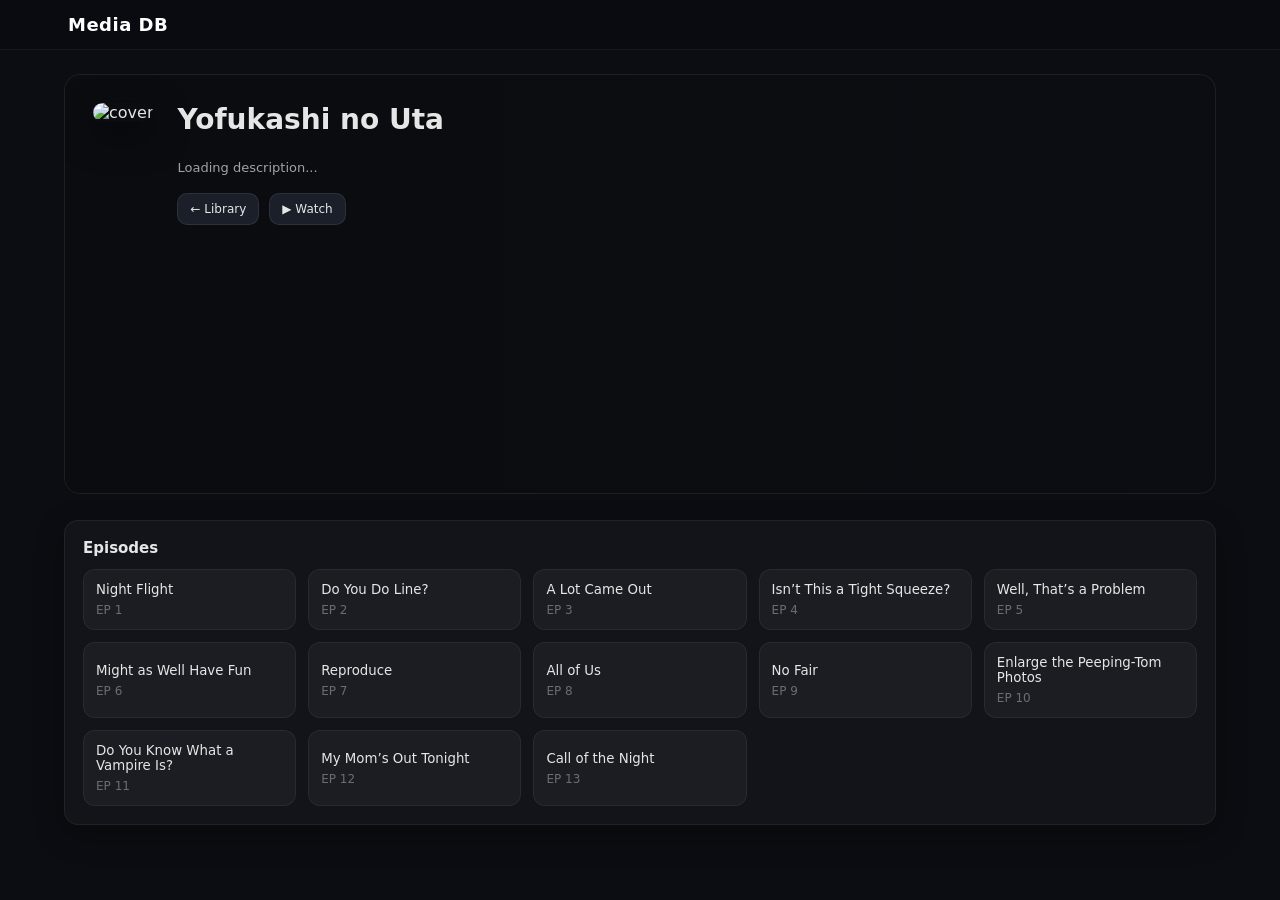
==== season1.html @ 4a089e62 "mobile fix ui and better responsive" ====
<!DOCTYPE html>
<html lang="en">
<head>
    <meta charset="UTF-8">
    <meta name="viewport" content="width=device-width, initial-scale=1.0">
    <title>Season Overview</title>
    <link rel="stylesheet" href="css/styles.css">
</head>
<body>

<header class="site-header">
    <div class="container">
        <a class="logo" href="index.html">Media DB</a>
        <nav class="top-nav"></nav>
    </div>
</header>

<main class="content">

    <!-- HERO -->
    <section class="anime-hero">
        <div class="anime-backdrop">
            <img id="animeBanner" src="" alt="banner">
        </div>

        <div class="anime-hero-inner">

            <div class="anime-poster">
                <img id="animeCover" src="" alt="cover">
            </div>

            <div class="anime-info">
                <h1 id="animeTitle">Loading...</h1>

                <div class="anime-meta" id="animeMeta"></div>

                <div class="anime-genres" id="animeGenres"></div>

                <p id="animeDescription">Loading description...</p>

                <div class="anime-actions">
                    <a href="index.html">← Library</a>
                    <a id="playerLink" href="#">▶ Watch</a>
                </div>
            </div>

        </div>
    </section>

    <!-- EPISODES -->
    <section class="panel">
        <h3>Episodes</h3>
        <div id="episodeList" class="episode-grid"></div>
    </section>

</main>

<script src="js/series-db.js"></script>
<script src="js/anilist.js"></script>

<script>
function getSeriesId() {
    const u = new URL(window.location.href);
    return u.searchParams.get('id') || null;
}

const seriesId = getSeriesId() || 'call-of-the-night';
const series = getSeriesById(seriesId);

if (!series) throw new Error("Series not found: " + seriesId);

/* =========================
   ELEMENTS
========================= */
const coverEl = document.getElementById("animeCover");
const bannerEl = document.getElementById("animeBanner");
const titleEl = document.getElementById("animeTitle");
const metaEl = document.getElementById("animeMeta");
const genresEl = document.getElementById("animeGenres");
const descEl = document.getElementById("animeDescription");
const playerLink = document.getElementById("playerLink");
const episodeList = document.getElementById("episodeList");

/* =========================
   BASE DATA (LOCAL FIRST)
========================= */
titleEl.textContent = series.title;
playerLink.href = `${series.playerPage}?id=${series.id}`;

/* =========================
   EPISODES (LOCAL CONTROL)
========================= */
episodeList.innerHTML = series.season.episodes.map((ep, i) => `
    <button class="episode-card" data-index="${i}">
        ${ep}
        <span class="ep-num">EP ${i + 1}</span>
    </button>
`).join('');

/* EVENT DELEGATION (better than querySelectorAll loop) */
    episodeList.addEventListener("click", (e) => {
    const btn = e.target.closest(".episode-card");
    if (!btn) return;

    const idx = btn.dataset.index;

    const recent = JSON.parse(localStorage.getItem("recentlyWatched") || "[]");
    const filtered = recent.filter(r => r.id !== series.id);
    
    filtered.unshift({ id: series.id, ts: Date.now() });
    localStorage.setItem("recentlyWatched", JSON.stringify(filtered.slice(0, 10)));

    window.location.href = `${series.playerPage}?id=${series.id}#ep=${idx}`;
});

/* =========================
   ANILIST ENRICHMENT
========================= */
(async () => {
    try {
        const data = series.anilistId
            ? await AniList.fetchById(series.anilistId)
            : await AniList.fetchByTitle(series.anilistTitle || series.title);
        if (!data) return;

        // COVER
        if (data.coverImage?.large) {
            coverEl.src = data.coverImage.large;
        }

        // BANNER
        bannerEl.src = data.bannerImage || data.coverImage?.large || "";

        // TITLE (smart fallback)
        titleEl.textContent =
            data.title?.english ||
            data.title?.romaji ||
            series.title;

        // DESCRIPTION
        if (data.description) {
            descEl.innerHTML = AniList.cleanDescription(data.description);
        }

        // META (safe build)
        const meta = [
            data.season,
            data.seasonYear,
            data.episodes ? `${data.episodes} eps` : null,
            data.averageScore ? `★ ${data.averageScore / 10}` : null
        ].filter(Boolean);

        metaEl.textContent = meta.join(" • ");

        // GENRES (safe render)
        if (Array.isArray(data.genres)) {
            genresEl.innerHTML = data.genres
                .map(g => `<span>${g}</span>`)
                .join("");
        }

        // Add AniList link to header
        if (data.siteUrl) {
            const a = document.createElement("a");
            a.href = data.siteUrl;
            a.target = "_blank";
            a.textContent = "AniList page";
            document.querySelector(".top-nav").appendChild(a);
        }

    } catch (err) {
        console.warn("AniList fetch failed:", err);
    }
})();
</script>

</body>
</html>
---- css/styles.css ----
/* =========================
   STREAMING UI THEME
========================= */

:root {
    --bg: #0b0c10;
    --panel: #14161c;
    --panel-2: #1b1f2a;
    --text: #e6e6e6;
    --muted: #a1a1aa;
    --accent: #e50914;
    --border: rgba(255,255,255,0.08);
    --shadow: 0 12px 35px rgba(0,0,0,0.55);
}

/* Reset */
* {
    margin: 0;
    padding: 0;
    box-sizing: border-box;
    font-family: Inter, system-ui, -apple-system, Segoe UI, Roboto, sans-serif;
}

body {
    background: radial-gradient(circle at top, #141622, var(--bg));
    color: var(--text);
}

/* =========================
   HEADER (Netflix-style)
========================= */

.site-header {
    position: sticky;
    top: 0;
    z-index: 100;
    background: rgba(20, 22, 28, 0.85);
    backdrop-filter: blur(12px);
    border-bottom: 1px solid var(--border);
}

.site-header .container {
    display: flex;
    justify-content: space-between;
    align-items: center;
    padding: 14px 28px;
}

.logo {
    font-size: 18px;
    font-weight: 700;
    text-decoration: none;
    color: var(--text);
    letter-spacing: 0.5px;
}

.logo:hover {
    color: var(--accent);
}

.top-nav {
    display: flex;
    gap: 14px;
}

.top-nav a {
    text-decoration: none;
    font-size: 13px;
    color: var(--muted);
    padding: 6px 10px;
    border-radius: 6px;
    transition: 0.2s;
}

.top-nav a:hover {
    background: rgba(255,255,255,0.06);
    color: white;
}

/* =========================
   LAYOUT
========================= */

.content {
    max-width: 1400px;
    margin: 0 auto;
    padding: 26px;
}

/* Panels */
.panel {
    margin-bottom: 26px;
}

.panel h3 {
    font-size: 15px;
    margin-bottom: 12px;
}

/* =========================
   HERO (Index + general)
========================= */

.panel--hero {
    background: linear-gradient(135deg, #1a1d2b, #0f1118);
    border: 1px solid var(--border);
    padding: 26px;
    border-radius: 16px;
    box-shadow: var(--shadow);
}

.panel--hero h2 {
    font-size: 28px;
    margin-bottom: 8px;
}

.panel--hero p {
    color: var(--muted);
    font-size: 14px;
    line-height: 1.5;
}

/* =========================
   GRID (library)
========================= */

.series-grid {
    display: grid;
    grid-template-columns: repeat(auto-fill, minmax(180px, 1fr));
    gap: 16px;
}

/* =========================
   SERIES CARD
========================= */

.series-card {
    background: var(--panel);
    border: 1px solid var(--border);
    border-radius: 14px;
    overflow: hidden;
    box-shadow: var(--shadow);
    transition: 0.25s ease;
    cursor: pointer;
}

.series-card:hover {
    transform: translateY(-6px);
    border-color: rgba(229,9,20,0.35);
}

.cover-image {
    /* Use a consistent poster aspect ratio so images don't appear stretched. */
    aspect-ratio: 2 / 3;
    width: 100%;
    max-height: 270px;
    overflow: hidden;
}

.cover-image img {
    width: 100%;
    height: 100%;
    object-fit: cover;
    transition: transform 0.4s ease;
    transform: scale(1.03);
    transform-origin: center;
}

.series-card:hover .cover-image img {
    transform: scale(1.12);
}

.series-card-content {
    padding: 12px;
}

.series-card-content h3 {
    font-size: 14px;
    margin-bottom: 6px;
}

.series-card-content p {
    font-size: 12px;
    color: var(--muted);
    line-height: 1.4;
    margin-bottom: 10px;
    display: -webkit-box;
    -webkit-line-clamp: 3;
    -webkit-box-orient: vertical;
    overflow: hidden;
}

/* Meta */
.card-meta {
    display: flex;
    justify-content: space-between;
    font-size: 11px;
    color: #c7c7d1;
    margin-bottom: 10px;
}

/* Buttons */
.series-links {
    display: flex;
    gap: 8px;
}

.series-links a {
    flex: 1;
    text-align: center;
    padding: 7px 8px;
    font-size: 11px;
    border-radius: 8px;
    text-decoration: none;
    background: var(--panel-2);
    color: var(--text);
    border: 1px solid var(--border);
}

.series-links a:hover {
    background: var(--accent);
}

/* =========================
   ANIME DETAIL HERO (AniList style)
========================= */

.anime-hero {
    position: relative;
    border-radius: 16px;
    overflow: hidden;
    margin-bottom: 26px;
    min-height: 420px;
    border: 1px solid var(--border);
}

/* background */
.anime-backdrop {
    position: absolute;
    inset: 0;
    z-index: 0;
}

.anime-backdrop img {
    width: 100%;
    height: 100%;
    object-fit: cover;
    filter: blur(20px) brightness(0.35);
    transform: scale(1.15);
}

/* gradient overlay */
.anime-hero::after {
    content: "";
    position: absolute;
    inset: 0;
    background: linear-gradient(
        90deg,
        rgba(11,12,16,0.95) 25%,
        rgba(11,12,16,0.6) 60%,
        rgba(11,12,16,0.2)
    );
}

.anime-hero-inner {
    position: relative;
    z-index: 2;
    display: flex;
    gap: 24px;
    padding: 28px;
    align-items: flex-start;
}

.anime-poster img {
    width: 180px;
    border-radius: 12px;
    box-shadow: var(--shadow);
}

/* text */
.anime-info h1 {
    font-size: 28px;
    margin-bottom: 10px;
}

.anime-meta {
    font-size: 12px;
    color: var(--muted);
    margin-bottom: 10px;
}

/* genres */
.anime-genres {
    display: flex;
    flex-wrap: wrap;
    gap: 6px;
    margin-bottom: 12px;
}

.anime-genres span {
    font-size: 11px;
    padding: 4px 8px;
    border-radius: 999px;
    background: rgba(255,255,255,0.06);
    border: 1px solid var(--border);
}

/* description */
.anime-info p {
    font-size: 13px;
    color: var(--muted);
    line-height: 1.6;
    max-width: 700px;
    margin-bottom: 14px;
}

/* actions */
.anime-actions {
    display: flex;
    gap: 10px;
}

.anime-actions a {
    text-decoration: none;
    font-size: 12px;
    padding: 8px 12px;
    border-radius: 10px;
    background: var(--panel-2);
    border: 1px solid var(--border);
    color: var(--text);
}

.anime-actions a:hover {
    background: var(--accent);
}

/* =========================
   EPISODES
========================= */

.episode-grid {
    display: grid;
    grid-template-columns: repeat(auto-fill, minmax(200px, 1fr));
    gap: 12px;
}

.episode-card {
    background: var(--panel);
    border: 1px solid var(--border);
    border-radius: 12px;
    padding: 14px;
    cursor: pointer;
    transition: 0.2s;
    text-align: left;
    color: var(--text);
}

.episode-card:hover {
    transform: translateY(-4px);
    border-color: rgba(229,9,20,0.4);
}

.ep-num {
    display: block;
    font-size: 11px;
    margin-top: 6px;
    color: var(--muted);
}

/* =========================
   SCROLLBAR
========================= */

::-webkit-scrollbar {
    width: 10px;
}

::-webkit-scrollbar-thumb {
    background: #2a2f3a;
    border-radius: 10px;
}

::-webkit-scrollbar-thumb:hover {
    background: #3a4050;
}

/* =========================
   BASE / RESET
========================= */
* {
    margin: 0;
    padding: 0;
    box-sizing: border-box;
    font-family: system-ui, -apple-system, Segoe UI, Roboto, Arial, sans-serif;
}

body {
    background: #0b0d12;
    color: #e6e6e6;
}

/* =========================
   HEADER
========================= */
.site-header {
    background: rgba(10, 12, 18, 0.9);
    backdrop-filter: blur(10px);
    border-bottom: 1px solid rgba(255,255,255,0.06);
    position: sticky;
    top: 0;
    z-index: 50;
}

.container {
    max-width: 1200px;
    margin: 0 auto;
    padding: 14px 20px;
    display: flex;
    justify-content: space-between;
    align-items: center;
}

.logo {
    color: white;
    text-decoration: none;
    font-weight: 700;
    letter-spacing: 0.5px;
}

.top-nav a {
    color: #aaa;
    margin-left: 16px;
    text-decoration: none;
    transition: 0.2s;
}

.top-nav a:hover {
    color: white;
}

/* =========================
   PAGE LAYOUT
========================= */
.content {
    max-width: 1200px;
    margin: 0 auto;
    padding: 24px;
}

/* =========================
   PANEL (CARD STYLE)
========================= */
.panel {
    background: rgba(255,255,255,0.03);
    border: 1px solid rgba(255,255,255,0.06);
    border-radius: 14px;
    padding: 18px;
    margin-bottom: 20px;
    box-shadow: 0 10px 30px rgba(0,0,0,0.3);
}

.panel h2, .panel h3 {
    margin-bottom: 12px;
}

/* =========================
   PLAYER PANEL
========================= */
.player-panel {
    display: flex;
    flex-direction: column;
    gap: 20px;
}

.video-wrapper {
    display: flex;
    flex-direction: column;
    gap: 12px;
}

.episode-title-clickable {
    margin: 0;
    cursor: pointer;
    transition: color 0.2s;
}

.episode-title-clickable:hover {
    color: var(--accent);
}

.title-column {
    display: flex;
    flex-direction: column;
    align-items: center;
    flex: 1;
    gap: 4px;
}

.series-title-clickable {
    margin: 0;
    font-size: 14px;
    color: var(--muted);
    cursor: pointer;
    transition: color 0.2s;
}

.series-title-clickable:hover {
    color: white;
}

.episode-controls {
    display: flex;
    align-items: center;
    justify-content: center;
    gap: 20px;
    margin-top: 10px;
}

.episode-header {
    display: flex;
    flex-direction: column;
    gap: 12px;
    padding-bottom: 12px;
    border-bottom: 1px solid var(--border);
}

.title-controls {
    display: flex;
    align-items: center;
    justify-content: space-between;
    gap: 20px;
}

.header-info {
    display: flex;
    align-items: center;
    justify-content: space-between;
    gap: 30px;
}

.language-switcher {
    display: flex;
    align-items: center;
    gap: 12px;
    background: rgba(229, 9, 20, 0.1);
    padding: 10px 16px;
    border-radius: 10px;
    border: 1px solid rgba(229, 9, 20, 0.3);
}

.language-switcher label {
    font-size: 15px;
    color: white;
    font-weight: 600;
}

.language-switcher select {
    background: rgba(229, 9, 20, 0.2);
    color: white;
    border: 1px solid rgba(229, 9, 20, 0.4);
    padding: 10px 14px;
    border-radius: 8px;
    font-size: 15px;
    font-weight: 600;
    cursor: pointer;
}

.language-switcher select:hover {
    background: rgba(229, 9, 20, 0.3);
}

.nav-button {
    background: rgba(229, 9, 20, 0.2);
    border: 1px solid rgba(229, 9, 20, 0.4);
    color: white;
    padding: 10px 20px;
    border-radius: 8px;
    cursor: pointer;
    font-size: 14px;
    transition: 0.2s;
}

.nav-button:hover {
    background: rgba(229, 9, 20, 0.3);
    border-color: rgba(229, 9, 20, 0.6);
}

.nav-button:disabled {
    opacity: 0.5;
    cursor: not-allowed;
}

#episodeCounter {
    font-size: 14px;
    color: var(--muted);
}

/* VIDEO */
video {
    width: 100%;
    max-height: 70vh;
    border-radius: 12px;
    background: black;
    outline: none;
    box-shadow: 0 10px 40px rgba(0,0,0,0.5);
}

iframe {
    border-radius: 12px;
    box-shadow: 0 10px 40px rgba(0,0,0,0.5);
}

/* =========================
   FALLBACK
========================= */
#playerFallback {
    background: rgba(255, 80, 80, 0.1);
    border: 1px solid rgba(255, 80, 80, 0.3);
    padding: 10px 12px;
    border-radius: 10px;
    font-size: 14px;
}

#playerFallback a {
    color: #ff6b6b;
    margin-left: 8px;
}

/* =========================
   CONTROLS
========================= */
.controls {
    display: flex;
    gap: 10px;
}

button {
    background: rgba(255,255,255,0.06);
    color: white;
    border: 1px solid rgba(255,255,255,0.08);
    padding: 10px 14px;
    border-radius: 10px;
    cursor: pointer;
    transition: 0.2s;
}

button:hover {
    background: rgba(255,255,255,0.12);
    transform: translateY(-1px);
}

/* =========================
   EPISODE GRID
========================= */
.episode-grid {
    display: grid;
    grid-template-columns: repeat(auto-fill, minmax(180px, 1fr));
    gap: 12px;
}

/* EPISODE CARD */
.episode-card {
    background: rgba(255,255,255,0.04);
    border: 1px solid rgba(255,255,255,0.06);
    border-radius: 12px;
    padding: 12px;
    text-align: left;
    cursor: pointer;
    transition: 0.2s;
    position: relative;
    overflow: hidden;
}

.episode-card:hover {
    background: rgba(255,255,255,0.08);
    transform: scale(1.02);
}

/* ACTIVE EPISODE */
.episode-card.active {
    border-color: #6c5ce7;
    background: rgba(108, 92, 231, 0.2);
}

/* EP NUMBER */
.ep-num {
    display: block;
    font-size: 12px;
    opacity: 0.6;
    margin-top: 6px;
}

/* =========================
   HERO STYLE (optional reuse)
========================= */
.hero {
    position: relative;
    border-radius: 14px;
    overflow: hidden;
    margin-bottom: 20px;
}

.hero-bg img {
    width: 100%;
    height: 260px;
    object-fit: cover;
    filter: brightness(0.4);
}

.hero-info {
    position: absolute;
    bottom: 0;
    padding: 20px;
    background: linear-gradient(to top, rgba(0,0,0,0.8), transparent);
}

/* =========================
   LANGUAGE SELECT
========================= */
.language-switcher {
    display: flex;
    align-items: center;
    gap: 10px;
}

select {
    background: rgba(255,255,255,0.06);
    color: white;
    border: 1px solid rgba(255,255,255,0.1);
    padding: 8px 10px;
    border-radius: 8px;
}

/* =========================
   SCROLLBAR (optional polish)
========================= */
::-webkit-scrollbar {
    width: 8px;
}

::-webkit-scrollbar-thumb {
    background: rgba(255,255,255,0.1);
    border-radius: 10px;
}

::-webkit-scrollbar-thumb:hover {
    background: rgba(255,255,255,0.2);
}

/* =========================
   RESPONSIVE (MOBILE)
========================= */
@media (max-width: 768px) {
    .content {
        padding: 16px 12px;
    }

    .site-header .container {
        padding: 10px 12px;
    }

    .anime-hero {
        min-height: 0;
    }

    .anime-hero-inner {
        flex-direction: column;
        padding: 18px 16px;
        gap: 16px;
    }

    .anime-poster img {
        width: 140px;
    }

    .anime-info h1 {
        font-size: 22px;
    }

    .player-panel {
        padding: 0;
    }

    .title-controls {
        flex-direction: column;
        align-items: stretch;
        gap: 10px;
    }

    .title-column {
        align-items: flex-start;
    }

    .nav-button {
        width: 100%;
        font-size: 13px;
        padding: 8px 12px;
    }

    .header-info {
        flex-direction: column;
        align-items: flex-start;
        gap: 10px;
    }

    .language-switcher {
        width: 100%;
        justify-content: space-between;
    }

    .episode-grid {
        grid-template-columns: repeat(auto-fill, minmax(140px, 1fr));
    }

    video,
    iframe {
        max-height: 55vh;
    }
}
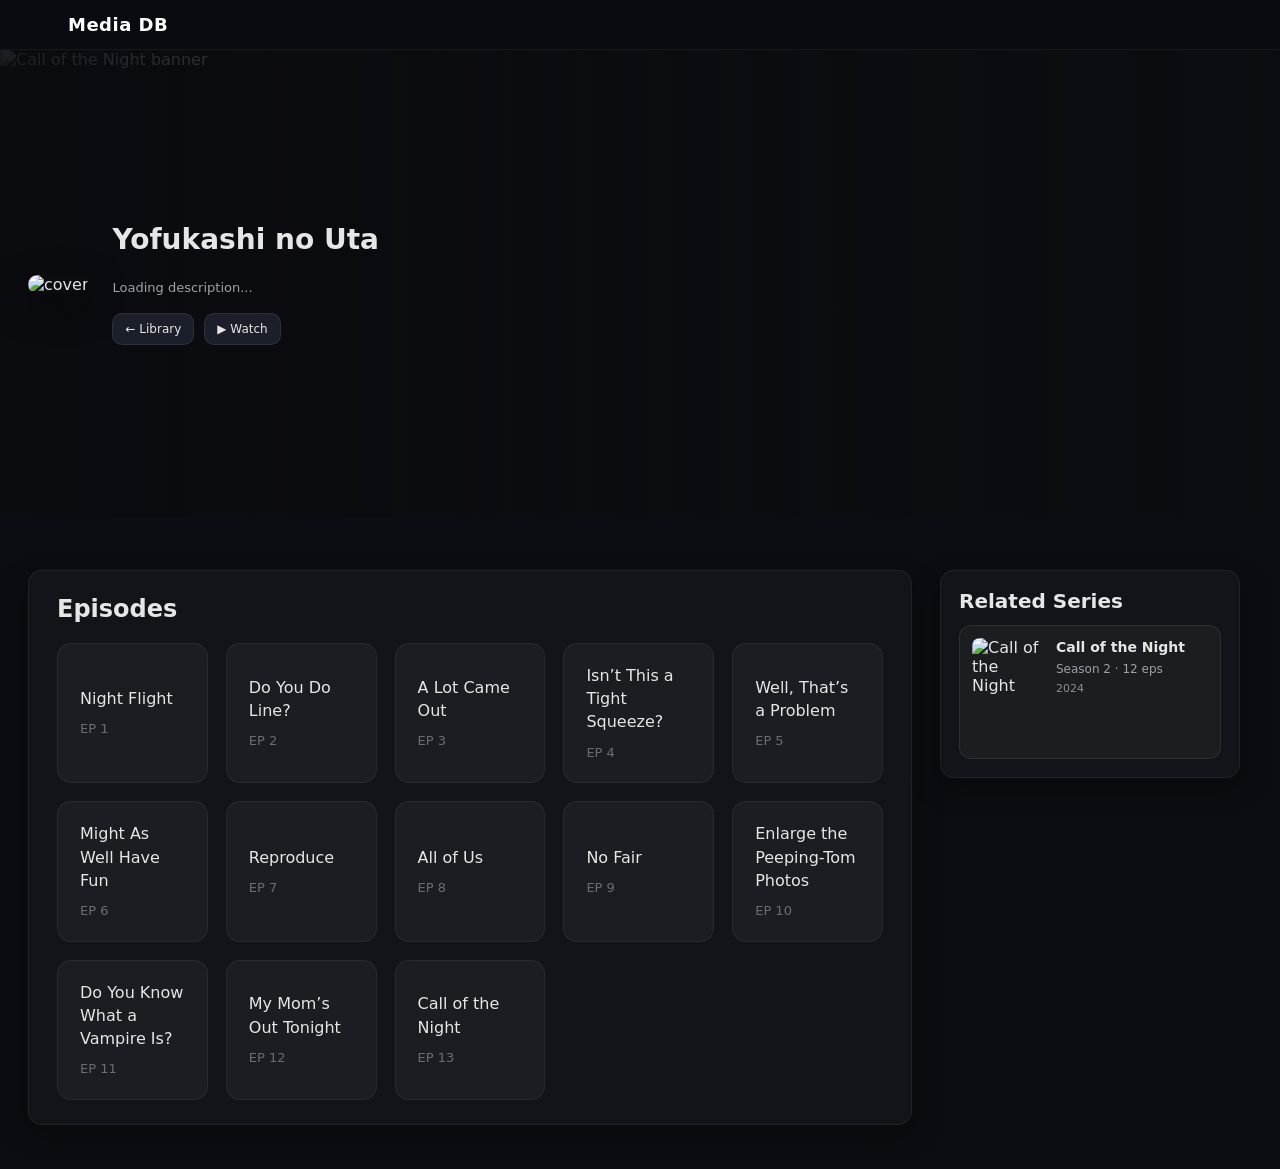
==== commit 7e72f850: "lots of fixes" ====
--- a/season1.html
+++ b/season1.html
@@ -15,10 +15,9 @@
     </div>
 </header>
 
-<main class="content">
-
-    <!-- HERO -->
-    <section class="anime-hero">
+<main class="season-page">
+
+    <section class="anime-hero anime-hero-full">
         <div class="anime-backdrop">
             <img id="animeBanner" src="" alt="banner">
         </div>
@@ -47,11 +46,19 @@
         </div>
     </section>
 
-    <!-- EPISODES -->
-    <section class="panel">
-        <h3>Episodes</h3>
-        <div id="episodeList" class="episode-grid"></div>
-    </section>
+    <div class="content season-content">
+        <div class="season-body">
+            <section class="panel season-episodes-panel">
+                <h3>Episodes</h3>
+                <div id="episodeList" class="episode-grid season-episode-grid"></div>
+            </section>
+
+            <aside class="panel season-related-panel">
+                <h3>Related Series</h3>
+                <div id="relatedSeriesList" class="related-series-list"></div>
+            </aside>
+        </div>
+    </div>
 
 </main>
 
@@ -80,12 +87,19 @@
 const descEl = document.getElementById("animeDescription");
 const playerLink = document.getElementById("playerLink");
 const episodeList = document.getElementById("episodeList");
+const relatedSeriesList = document.getElementById("relatedSeriesList");
 
 /* =========================
    BASE DATA (LOCAL FIRST)
 ========================= */
 titleEl.textContent = series.title;
-playerLink.href = `${series.playerPage}?id=${series.id}`;
+playerLink.href = `player.html?id=${series.id}`;
+
+if (series.cover) {
+    coverEl.src = series.cover;
+    bannerEl.src = series.cover;
+    bannerEl.alt = `${series.subtitle || series.title} banner`;
+}
 
 /* =========================
    EPISODES (LOCAL CONTROL)
@@ -112,6 +126,51 @@
 
     window.location.href = `${series.playerPage}?id=${series.id}#ep=${idx}`;
 });
+
+/* =========================
+   RELATED SERIES
+========================= */
+function renderRelatedSeries() {
+    const related = getRelatedSeries(series.id);
+
+    if (!related.length) {
+        relatedSeriesList.innerHTML = `<p class="related-series-empty">No related series yet.</p>`;
+        return;
+    }
+
+    relatedSeriesList.innerHTML = related.map(s => `
+        <a class="related-series-card" data-series-id="${s.id}" href="${s.seasonPage}?id=${s.id}">
+            <img src="${s.cover}" alt="${s.subtitle || s.title}">
+            <div class="related-series-info">
+                <strong>${s.subtitle || s.title}</strong>
+                <span>${s.season.title} · ${s.season.episodeCount} eps</span>
+                <span class="related-series-year">${s.year || ""}</span>
+            </div>
+        </a>
+    `).join("");
+}
+
+async function enrichRelatedSeriesCovers() {
+    const related = getRelatedSeries(series.id);
+    for (const s of related) {
+        try {
+            const data = s.anilistId
+                ? await AniList.fetchById(s.anilistId)
+                : await AniList.fetchByTitle(s.anilistTitle || s.title);
+            if (!data?.coverImage?.large) continue;
+
+            const img = relatedSeriesList.querySelector(
+                `.related-series-card[data-series-id="${s.id}"] img`
+            );
+            if (img) img.src = data.coverImage.large;
+        } catch (err) {
+            console.warn("Related AniList cover failed:", s.id, err);
+        }
+    }
+}
+
+renderRelatedSeries();
+enrichRelatedSeriesCovers();
 
 /* =========================
    ANILIST ENRICHMENT
--- a/css/styles.css
+++ b/css/styles.css
@@ -234,6 +234,179 @@
     border: 1px solid var(--border);
 }
 
+.season-page .anime-hero-full {
+    width: 100%;
+    aspect-ratio: 21 / 9;
+    min-height: 260px;
+    max-height: min(52vh, 560px);
+    height: auto;
+    margin-bottom: 28px;
+    border-radius: 0;
+    border: none;
+}
+
+.season-page .anime-hero-full .anime-backdrop {
+    background: #0b0d12;
+}
+
+.season-page .anime-hero-full .anime-backdrop img {
+    object-fit: contain;
+    object-position: center center;
+}
+
+.season-page .anime-hero-full .anime-hero-inner {
+    max-width: 1400px;
+    margin: 0 auto;
+    min-height: 100%;
+    height: 100%;
+    align-items: center;
+    padding: 36px 28px;
+    box-sizing: border-box;
+}
+
+.season-page .season-content {
+    max-width: 1680px;
+    margin-left: 12px;
+    margin-right: auto;
+    padding-left: 16px;
+    padding-right: 40px;
+}
+
+.season-body {
+    display: grid;
+    grid-template-columns: minmax(0, 1fr) 300px;
+    gap: 28px;
+    align-items: start;
+}
+
+.season-page .season-episodes-panel {
+    padding: 24px 28px;
+    min-width: 0;
+}
+
+.season-related-panel {
+    padding: 20px 18px;
+    position: sticky;
+    top: 72px;
+}
+
+.season-related-panel h3 {
+    font-size: 20px;
+    margin-bottom: 16px;
+}
+
+.related-series-list {
+    display: flex;
+    flex-direction: column;
+    gap: 14px;
+}
+
+.related-series-card {
+    display: flex;
+    gap: 12px;
+    padding: 12px;
+    border-radius: 12px;
+    text-decoration: none;
+    color: var(--text, #e6e6e6);
+    background: rgba(255, 255, 255, 0.04);
+    border: 1px solid var(--border, rgba(255, 255, 255, 0.08));
+    transition: background 0.2s, border-color 0.2s, transform 0.2s;
+}
+
+.related-series-card:hover {
+    background: rgba(255, 255, 255, 0.08);
+    border-color: rgba(229, 9, 20, 0.35);
+    transform: translateY(-2px);
+}
+
+.related-series-card img {
+    width: 72px;
+    height: 108px;
+    object-fit: cover;
+    border-radius: 8px;
+    flex-shrink: 0;
+}
+
+.related-series-info {
+    display: flex;
+    flex-direction: column;
+    gap: 6px;
+    font-size: 12px;
+    color: var(--muted, #9aa0a6);
+    min-width: 0;
+}
+
+.related-series-info strong {
+    font-size: 14px;
+    color: var(--text, #e6e6e6);
+    line-height: 1.3;
+}
+
+.related-series-year {
+    font-size: 11px;
+    opacity: 0.85;
+}
+
+.related-series-empty {
+    font-size: 13px;
+    color: var(--muted, #9aa0a6);
+}
+
+.season-page .season-episodes-panel h3 {
+    font-size: 24px;
+    margin-bottom: 20px;
+}
+
+.season-page .season-episode-grid {
+    grid-template-columns: repeat(5, 1fr);
+    gap: 18px;
+}
+
+@media (max-width: 1200px) {
+    .season-page .season-episode-grid {
+        grid-template-columns: repeat(4, 1fr);
+    }
+}
+
+@media (max-width: 992px) {
+    .season-page .season-episode-grid {
+        grid-template-columns: repeat(3, 1fr);
+    }
+}
+
+@media (max-width: 1100px) {
+    .season-body {
+        grid-template-columns: 1fr;
+    }
+
+    .season-related-panel {
+        position: static;
+    }
+
+    .related-series-list {
+        display: grid;
+        grid-template-columns: repeat(auto-fill, minmax(260px, 1fr));
+    }
+}
+
+@media (max-width: 640px) {
+    .season-page .season-episode-grid {
+        grid-template-columns: repeat(2, 1fr);
+    }
+}
+
+.season-page .season-episode-grid .episode-card {
+    padding: 20px 22px;
+    font-size: 16px;
+    line-height: 1.45;
+    border-radius: 14px;
+}
+
+.season-page .season-episode-grid .ep-num {
+    font-size: 13px;
+    margin-top: 10px;
+}
+
 /* background */
 .anime-backdrop {
     position: absolute;
@@ -245,20 +418,22 @@
     width: 100%;
     height: 100%;
     object-fit: cover;
-    filter: blur(20px) brightness(0.35);
-    transform: scale(1.15);
-}
-
-/* gradient overlay */
+    object-position: center top;
+    display: block;
+}
+
+/* gradient overlay for text readability over sharp hero */
 .anime-hero::after {
     content: "";
     position: absolute;
     inset: 0;
+    z-index: 1;
     background: linear-gradient(
         90deg,
-        rgba(11,12,16,0.95) 25%,
-        rgba(11,12,16,0.6) 60%,
-        rgba(11,12,16,0.2)
+        rgba(11, 12, 16, 0.92) 0%,
+        rgba(11, 12, 16, 0.75) 35%,
+        rgba(11, 12, 16, 0.35) 65%,
+        rgba(11, 12, 16, 0.1) 100%
     );
 }
 
@@ -464,18 +639,163 @@
 }
 
 /* =========================
+   PLAYER PAGE LAYOUT
+========================= */
+.content.player-page {
+    max-width: 1680px;
+    margin-left: 12px;
+    margin-right: auto;
+    padding: 28px 48px 28px 16px;
+}
+
+.content.player-page .player-panel {
+    padding: 24px 28px;
+}
+
+/* =========================
    PLAYER PANEL
 ========================= */
 .player-panel {
     display: flex;
-    flex-direction: column;
-    gap: 20px;
-}
-
-.video-wrapper {
+    flex-direction: row;
+    align-items: flex-start;
+    gap: 36px;
+}
+
+.player-sidebar {
+    flex: 0 0 300px;
+    width: 300px;
     display: flex;
     flex-direction: column;
     gap: 12px;
+    max-height: calc(100vh - 100px);
+    position: sticky;
+    top: 72px;
+}
+
+.player-poster-wrap {
+    display: block;
+    border-radius: 12px;
+    overflow: hidden;
+    aspect-ratio: 2 / 3;
+    background: rgba(0, 0, 0, 0.4);
+    border: 1px solid var(--border, rgba(255, 255, 255, 0.08));
+    flex-shrink: 0;
+    cursor: pointer;
+    text-decoration: none;
+    transition: border-color 0.2s, transform 0.2s;
+}
+
+.player-poster-wrap:hover {
+    border-color: rgba(229, 9, 20, 0.45);
+    transform: translateY(-2px);
+}
+
+.player-poster-wrap img {
+    width: 100%;
+    height: 100%;
+    object-fit: cover;
+    display: block;
+    transition: opacity 0.2s;
+}
+
+.player-poster-wrap:hover img {
+    opacity: 0.92;
+}
+
+.series-name-btn {
+    width: 100%;
+    background: rgba(229, 9, 20, 0.15);
+    border: 1px solid rgba(229, 9, 20, 0.35);
+    color: white;
+    padding: 10px 12px;
+    border-radius: 10px;
+    font-size: 14px;
+    font-weight: 600;
+    line-height: 1.3;
+    text-align: center;
+    cursor: pointer;
+    transition: background 0.2s, border-color 0.2s;
+    flex-shrink: 0;
+}
+
+.series-name-btn:hover {
+    background: rgba(229, 9, 20, 0.28);
+    border-color: rgba(229, 9, 20, 0.55);
+}
+
+.player-episode-list {
+    display: flex;
+    flex-direction: column;
+    gap: 12px;
+    overflow-y: auto;
+    min-height: 0;
+    flex: 1;
+    padding: 10px 8px 12px 0;
+    margin-top: 6px;
+}
+
+.player-sidebar .episode-card {
+    display: flex;
+    flex-direction: column;
+    align-items: center;
+    justify-content: center;
+    gap: 6px;
+    min-height: 5rem;
+    padding: 12px 14px;
+    font-size: 13px;
+    line-height: 1.4;
+    text-align: center;
+}
+
+.player-sidebar .episode-card .ep-num {
+    margin-top: 0;
+    font-size: 11px;
+    letter-spacing: 0.04em;
+    text-align: center;
+    opacity: 0.65;
+}
+
+.player-sidebar .episode-card:hover {
+    transform: none;
+}
+
+.player-main {
+    flex: 1;
+    min-width: 0;
+    display: flex;
+    flex-direction: column;
+    align-items: flex-start;
+}
+
+.video-wrapper {
+    display: flex;
+    flex-direction: column;
+    align-items: flex-start;
+    gap: 16px;
+    width: 100%;
+}
+
+.player-video-stage {
+    display: flex;
+    flex-direction: column;
+    align-items: flex-start;
+    width: 100%;
+}
+
+.player-page .player-video {
+    width: 100%;
+    max-width: 1120px;
+    margin-left: 0;
+    margin-right: auto;
+    display: block;
+}
+
+.player-video-stage #playerFallback {
+    width: 100%;
+    max-width: 1120px;
+    margin-top: 10px;
+    text-align: left;
 }
 
 .episode-title-clickable {
@@ -519,8 +839,12 @@
 .episode-header {
     display: flex;
     flex-direction: column;
-    gap: 12px;
-    padding-bottom: 12px;
+    gap: 14px;
+    width: 100%;
+    max-width: 1120px;
+    margin-left: 0;
+    margin-right: auto;
+    padding-bottom: 16px;
     border-bottom: 1px solid var(--border);
 }
 
@@ -528,24 +852,32 @@
     display: flex;
     align-items: center;
     justify-content: space-between;
-    gap: 20px;
+    gap: 28px;
 }
 
 .header-info {
     display: flex;
     align-items: center;
-    justify-content: space-between;
-    gap: 30px;
+    justify-content: flex-start;
+}
+
+#episodeCounter {
+    font-size: 15px;
 }
 
 .language-switcher {
     display: flex;
     align-items: center;
-    gap: 12px;
+    justify-content: flex-start;
+    gap: 14px;
     background: rgba(229, 9, 20, 0.1);
-    padding: 10px 16px;
+    padding: 12px 18px;
     border-radius: 10px;
     border: 1px solid rgba(229, 9, 20, 0.3);
+    width: auto;
+    max-width: none;
+    margin: 0;
+    align-self: flex-start;
 }
 
 .language-switcher label {
@@ -555,9 +887,11 @@
 }
 
 .language-switcher select {
-    background: rgba(229, 9, 20, 0.2);
-    color: white;
-    border: 1px solid rgba(229, 9, 20, 0.4);
+    flex: 0 1 auto;
+    min-width: 160px;
+    background: #f5f5f5;
+    color: #000;
+    border: 1px solid rgba(0, 0, 0, 0.15);
     padding: 10px 14px;
     border-radius: 8px;
     font-size: 15px;
@@ -565,8 +899,13 @@
     cursor: pointer;
 }
 
+.language-switcher select option {
+    color: #000;
+    background: #fff;
+}
+
 .language-switcher select:hover {
-    background: rgba(229, 9, 20, 0.3);
+    background: #fff;
 }
 
 .nav-button {
@@ -591,7 +930,6 @@
 }
 
 #episodeCounter {
-    font-size: 14px;
     color: var(--muted);
 }
 
@@ -608,6 +946,13 @@
 iframe {
     border-radius: 12px;
     box-shadow: 0 10px 40px rgba(0,0,0,0.5);
+    min-height: 560px;
+}
+
+.player-page .player-video {
+    min-height: 560px;
+    height: min(72vh, 720px);
+    aspect-ratio: 16 / 9;
 }
 
 /* =========================
@@ -763,6 +1108,19 @@
         min-height: 0;
     }
 
+    .season-page .anime-hero-full {
+        aspect-ratio: 16 / 9;
+        max-height: 42vh;
+        min-height: 200px;
+    }
+
+    .season-page .anime-hero-full .anime-hero-inner {
+        flex-direction: column;
+        padding: 24px 16px;
+        gap: 16px;
+        align-items: flex-start;
+    }
+
     .anime-hero-inner {
         flex-direction: column;
         padding: 18px 16px;
@@ -779,6 +1137,23 @@
 
     .player-panel {
         padding: 0;
+        flex-direction: column;
+    }
+
+    .player-sidebar {
+        width: 100%;
+        flex: none;
+        max-height: none;
+        position: static;
+    }
+
+    .player-poster-wrap {
+        max-width: 160px;
+        margin: 0 auto;
+    }
+
+    .player-episode-list {
+        max-height: 280px;
     }
 
     .title-controls {
@@ -797,19 +1172,25 @@
         padding: 8px 12px;
     }
 
-    .header-info {
-        flex-direction: column;
-        align-items: flex-start;
-        gap: 10px;
+    .content.player-page {
+        padding: 16px;
     }
 
     .language-switcher {
-        width: 100%;
-        justify-content: space-between;
+        max-width: none;
     }
 
     .episode-grid {
         grid-template-columns: repeat(auto-fill, minmax(140px, 1fr));
+    }
+
+    .season-page .season-episode-grid {
+        grid-template-columns: 1fr;
+    }
+
+    .season-page .season-content {
+        padding-left: 12px;
+        padding-right: 12px;
     }
 
     video,
